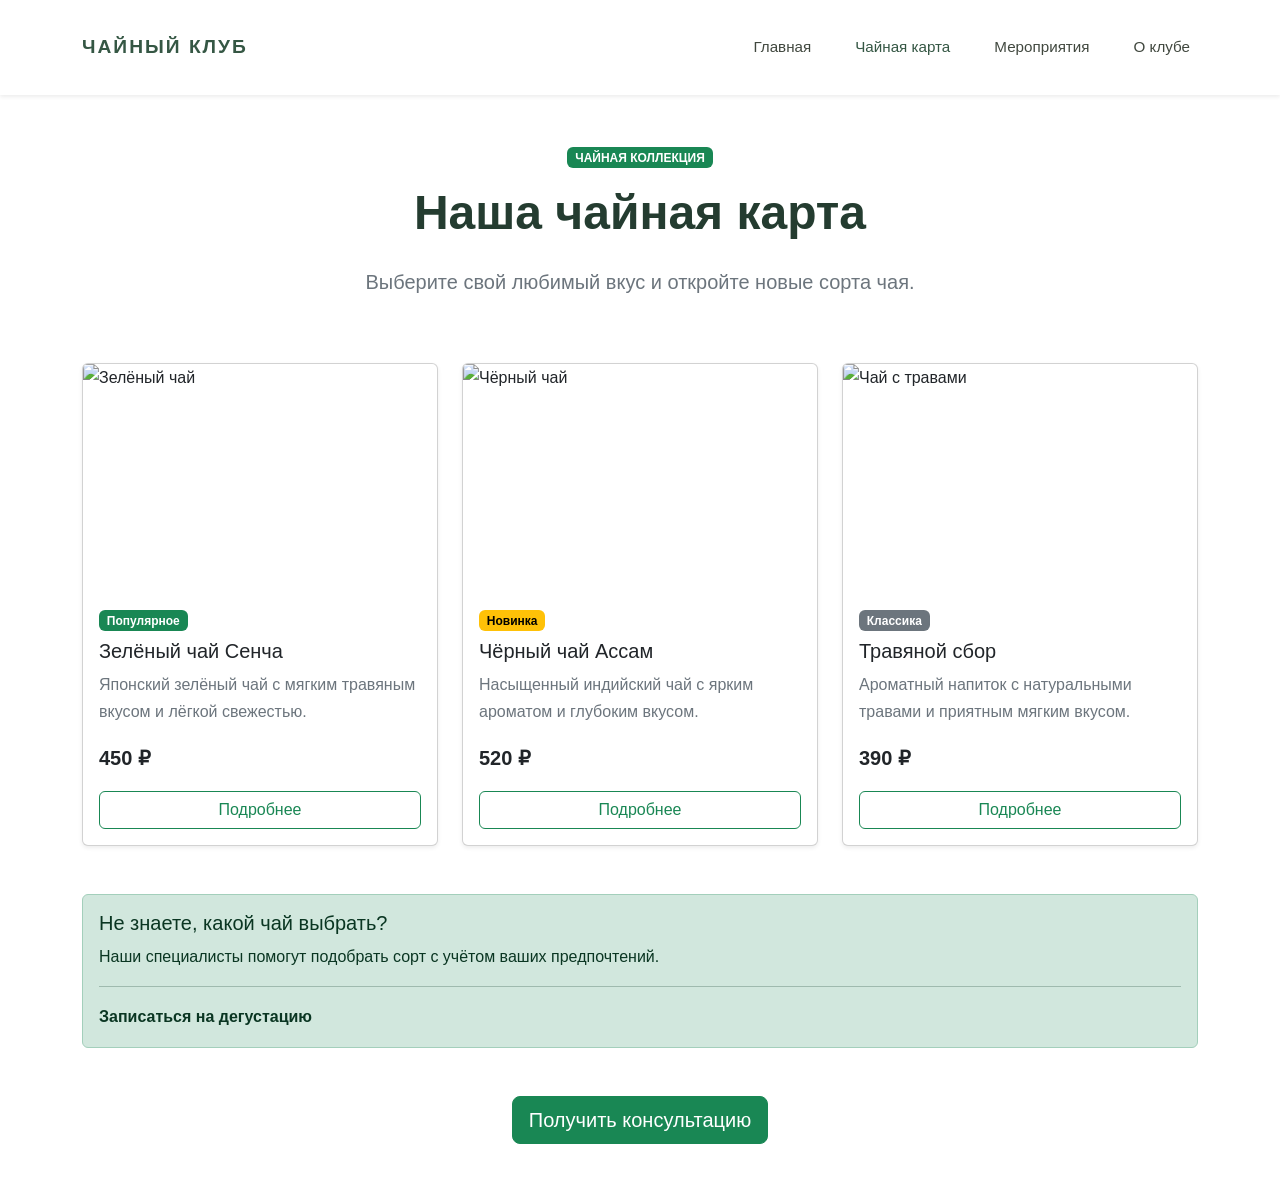
==== catalog.html @ d37d342b "Complete Bootstrap components practice" ====
<!DOCTYPE html>
<html lang="ru">
<head>
    <meta charset="UTF-8">
    <meta name="viewport" content="width=device-width, initial-scale=1.0">
    <title>Чайная карта — Чайный клуб</title>

    <!-- Bootstrap CSS -->
    <link
        href="https://cdn.jsdelivr.net/npm/bootstrap@5.3.3/dist/css/bootstrap.min.css"
        rel="stylesheet"
    >

    <!-- Собственные стили -->
    <link rel="stylesheet" href="css/custom.css">
</head>
<body>

<!-- Навигация -->
<nav class="navbar navbar-expand-lg bg-white shadow-sm">
    <div class="container py-2">

        <a class="navbar-brand fw-bold" href="index.html">
            ЧАЙНЫЙ КЛУБ
        </a>

        <button
            class="navbar-toggler"
            type="button"
            data-bs-toggle="collapse"
            data-bs-target="#mainNavbar"
            aria-controls="mainNavbar"
            aria-expanded="false"
            aria-label="Открыть меню"
        >
            <span class="navbar-toggler-icon"></span>
        </button>

        <div class="collapse navbar-collapse" id="mainNavbar">
            <ul class="navbar-nav ms-auto gap-lg-3">
                <li class="nav-item">
                    <a class="nav-link" href="index.html">Главная</a>
                </li>
                <li class="nav-item">
                    <a class="nav-link active" href="catalog.html">Чайная карта</a>
                </li>
                <li class="nav-item">
                    <a class="nav-link" href="order.html">Мероприятия</a>
                </li>
                <li class="nav-item">
                    <a class="nav-link" href="index.html#about">О клубе</a>
                </li>
            </ul>
        </div>

    </div>
</nav>

<!-- Заголовок каталога -->
<header class="py-5 text-center">
    <div class="container">
        <span class="badge text-bg-success mb-3">
            ЧАЙНАЯ КОЛЛЕКЦИЯ
        </span>

        <h1 class="display-5 fw-bold">
            Наша чайная карта
        </h1>

        <p class="lead text-secondary mt-3">
            Выберите свой любимый вкус и откройте новые сорта чая.
        </p>
    </div>
</header>

<!-- Каталог -->
<main class="container pb-5">

    <div class="row g-4">

        <!-- Карточка 1 -->
        <div class="col-12 col-md-6 col-lg-4">
            <div class="card h-100 shadow-sm">

                <img
                    src="https://images.unsplash.com/photo-1556679343-c7306c1976bc?w=700"
                    class="card-img-top"
                    alt="Зелёный чай"
                    style="height: 230px; object-fit: cover;"
                >

                <div class="card-body d-flex flex-column">
                    <span class="badge text-bg-success align-self-start mb-2">
                        Популярное
                    </span>

                    <h5 class="card-title">Зелёный чай Сенча</h5>

                    <p class="card-text text-secondary">
                        Японский зелёный чай с мягким травяным вкусом
                        и лёгкой свежестью.
                    </p>

                    <div class="mt-auto">
                        <p class="fw-bold fs-5">450 ₽</p>

                        <a href="product.html" class="btn btn-outline-success w-100">
                            Подробнее
                        </a>
                    </div>
                </div>

            </div>
        </div>

        <!-- Карточка 2 -->
        <div class="col-12 col-md-6 col-lg-4">
            <div class="card h-100 shadow-sm">

                <img
                    src="https://images.unsplash.com/photo-1576092768241-dec231879fc3?w=700"
                    class="card-img-top"
                    alt="Чёрный чай"
                    style="height: 230px; object-fit: cover;"
                >

                <div class="card-body d-flex flex-column">
                    <span class="badge text-bg-warning align-self-start mb-2">
                        Новинка
                    </span>

                    <h5 class="card-title">Чёрный чай Ассам</h5>

                    <p class="card-text text-secondary">
                        Насыщенный индийский чай с ярким ароматом
                        и глубоким вкусом.
                    </p>

                    <div class="mt-auto">
                        <p class="fw-bold fs-5">520 ₽</p>

                        <a href="product.html" class="btn btn-outline-success w-100">
                            Подробнее
                        </a>
                    </div>
                </div>

            </div>
        </div>

        <!-- Карточка 3 -->
        <div class="col-12 col-md-6 col-lg-4">
            <div class="card h-100 shadow-sm">

                <img
                    src="https://images.unsplash.com/photo-1594631252845-29fc4cc8cde9?w=700"
                    class="card-img-top"
                    alt="Чай с травами"
                    style="height: 230px; object-fit: cover;"
                >

                <div class="card-body d-flex flex-column">
                    <span class="badge text-bg-secondary align-self-start mb-2">
                        Классика
                    </span>

                    <h5 class="card-title">Травяной сбор</h5>

                    <p class="card-text text-secondary">
                        Ароматный напиток с натуральными травами
                        и приятным мягким вкусом.
                    </p>

                    <div class="mt-auto">
                        <p class="fw-bold fs-5">390 ₽</p>

                        <a href="product.html" class="btn btn-outline-success w-100">
                            Подробнее
                        </a>
                    </div>
                </div>

            </div>
        </div>

    </div>

    <!-- Информационное сообщение -->
    <div class="alert alert-success mt-5" role="alert">
        <h5 class="alert-heading">Не знаете, какой чай выбрать?</h5>
        Наши специалисты помогут подобрать сорт с учётом ваших предпочтений.
        <hr>
        <a href="order.html" class="alert-link">
            Записаться на дегустацию
        </a>
    </div>

    <!-- Кнопка модального окна -->
    <div class="text-center mt-5">
        <button
            type="button"
            class="btn btn-success btn-lg"
            data-bs-toggle="modal"
            data-bs-target="#teaModal"
        >
            Получить консультацию
        </button>
    </div>

</main>

<!-- Модальное окно -->
<div
    class="modal fade"
    id="teaModal"
    tabindex="-1"
    aria-labelledby="teaModalLabel"
    aria-hidden="true"
>
    <div class="modal-dialog modal-dialog-centered">
        <div class="modal-content">

            <div class="modal-header">
                <h5 class="modal-title" id="teaModalLabel">
                    Консультация по выбору чая
                </h5>

                <button
                    type="button"
                    class="btn-close"
                    data-bs-dismiss="modal"
                    aria-label="Закрыть"
                ></button>
            </div>

            <div class="modal-body">
                Хотите подобрать идеальный сорт чая?
                Оставьте заявку, и мы поможем вам!
            </div>

            <div class="modal-footer">
                <button
                    type="button"
                    class="btn btn-secondary"
                    data-bs-dismiss="modal"
                >
                    Закрыть
                </button>

                <a href="order.html" class="btn btn-success">
                    Оставить заявку
                </a>
            </div>

        </div>
    </div>
</div>

<!-- Bootstrap JavaScript -->
<script src="https://cdn.jsdelivr.net/npm/bootstrap@5.3.3/dist/js/bootstrap.bundle.min.js"></script>

</body>
</html>
---- css/custom.css ----
/* Основные настройки */
:root {
    --tea-green: #355744;
    --tea-dark: #243c30;
    --tea-cream: #f8f6ef;
    --tea-beige: #eee8da;
    --tea-text: #41483f;
    --tea-muted: #777c72;
    --tea-white: #ffffff;
}

body {
    margin: 0;
    background-color: var(--tea-white);
    color: var(--tea-text);
    font-family: Arial, sans-serif;
    line-height: 1.7;
}

h1, h2, h3, p {
    margin-top: 0;
}

h1, h2, h3 {
    color: var(--tea-dark);
    font-weight: 600;
}

h1 {
    font-size: clamp(2.3rem, 5vw, 4.2rem);
    line-height: 1.15;
    margin-bottom: 24px;
}

h2 {
    font-size: clamp(1.8rem, 3vw, 2.6rem);
    margin-bottom: 18px;
}

h3 {
    font-size: 1.3rem;
    margin-bottom: 12px;
}

a {
    text-decoration: none;
}

/* Шапка и навигация */
.site-header {
    background-color: var(--tea-white);
    border-bottom: 1px solid #ece9df;
}

.navbar {
    padding-top: 18px;
    padding-bottom: 18px;
}

.navbar-brand,
.footer-brand {
    color: var(--tea-green);
    font-size: 1.2rem;
    font-weight: 700;
    letter-spacing: 2px;
}

.navbar-brand:hover,
.footer-brand:hover {
    color: var(--tea-dark);
}

.navbar .nav-link {
    color: var(--tea-text);
    margin-left: 12px;
    font-size: 0.95rem;
    transition: color 0.2s ease;
}

.navbar .nav-link:hover,
.navbar .nav-link.active {
    color: var(--tea-green);
}

/* Главный экран */
.hero-section {
    background-color: var(--tea-cream);
    padding: 76px 0;
}

.hero-label,
.section-label {
    color: var(--tea-green);
    font-size: 0.78rem;
    font-weight: 700;
    letter-spacing: 2px;
    margin-bottom: 16px;
}

.hero-description {
    max-width: 520px;
    color: var(--tea-muted);
    font-size: 1.08rem;
    margin-bottom: 28px;
}

.hero-image {
    width: 100%;
    height: 440px;
    object-fit: cover;
    border-radius: 8px;
}

/* Кнопки */
.btn-tea {
    background-color: var(--tea-green);
    color: var(--tea-white);
    border: 1px solid var(--tea-green);
    border-radius: 4px;
    padding: 12px 24px;
    transition: background-color 0.2s ease;
}

.btn-tea:hover {
    background-color: var(--tea-dark);
    border-color: var(--tea-dark);
    color: var(--tea-white);
}

.btn-outline-tea {
    color: var(--tea-green);
    border: 1px solid var(--tea-green);
    border-radius: 4px;
    padding: 11px 24px;
}

.btn-outline-tea:hover {
    background-color: var(--tea-green);
    color: var(--tea-white);
}

/* Общие отступы и заголовки секций */
.section-padding {
    padding: 80px 0;
}

.section-heading {
    margin-bottom: 28px;
}

.section-heading.text-center {
    max-width: 700px;
    margin-left: auto;
    margin-right: auto;
}

/* Преимущества клуба */
.advantages-section {
    background-color: var(--tea-white);
}

.advantage-card {
    background-color: var(--tea-cream);
    border: 1px solid #eeece4;
    border-radius: 8px;
    padding: 30px 24px;
    transition: transform 0.2s ease, box-shadow 0.2s ease;
}

.advantage-card:hover {
    transform: translateY(-4px);
    box-shadow: 0 10px 28px rgba(36, 60, 48, 0.08);
}

.advantage-icon {
    font-size: 2rem;
    margin-bottom: 18px;
}

.advantage-card p {
    color: var(--tea-muted);
    margin-bottom: 0;
}

/* Карточки чая */
.tea-section {
    background-color: var(--tea-cream);
}

.tea-card {
    overflow: hidden;
    background-color: var(--tea-white);
    border: 1px solid #eeece4;
    border-radius: 8px;
    transition: transform 0.2s ease, box-shadow 0.2s ease;
}

.tea-card:hover {
    transform: translateY(-4px);
    box-shadow: 0 12px 28px rgba(36, 60, 48, 0.1);
}

.tea-card .card-img-top {
    display: block;
    width: 100%;
    height: 240px;
    object-fit: cover;
}

.tea-card-body {
    padding: 24px;
}

.tea-card-body p {
    color: var(--tea-muted);
}

.text-link {
    color: var(--tea-green);
    font-weight: 600;
}

.text-link:hover {
    color: var(--tea-dark);
}

/* Приглашение на мероприятие */
.invitation-section {
    padding: 64px 0;
    background-color: var(--tea-green);
    color: var(--tea-white);
}

.invitation-section h2 {
    color: var(--tea-white);
}

.invitation-section p {
    margin-bottom: 12px;
}

.invitation-section .section-label {
    color: #d8e4d7;
}

.invitation-section .btn-light {
    color: var(--tea-dark);
    border-radius: 4px;
    padding: 12px 22px;
}

.invitation-section .btn-light:hover {
    background-color: var(--tea-beige);
}

/* Подвал сайта */
.site-footer {
    background-color: var(--tea-dark);
    color: var(--tea-white);
    padding: 36px 0;
}

.footer-brand {
    color: var(--tea-white);
}

.footer-brand:hover {
    color: #d8e4d7;
}

.footer-text {
    color: #d8ded6;
    margin-bottom: 0;
    font-size: 0.9rem;
}

/* Адаптация под небольшие экраны */
@media (max-width: 767.98px) {
    .hero-section {
        padding: 44px 0;
    }

    .hero-image {
        height: 300px;
    }

    .section-padding {
        padding: 54px 0;
    }

    .navbar .nav-link {
        margin-left: 0;
        padding: 10px 0;
    }

    .invitation-section {
        padding: 48px 0;
    }

    .tea-card .card-img-top {
        height: 220px;
    }
}
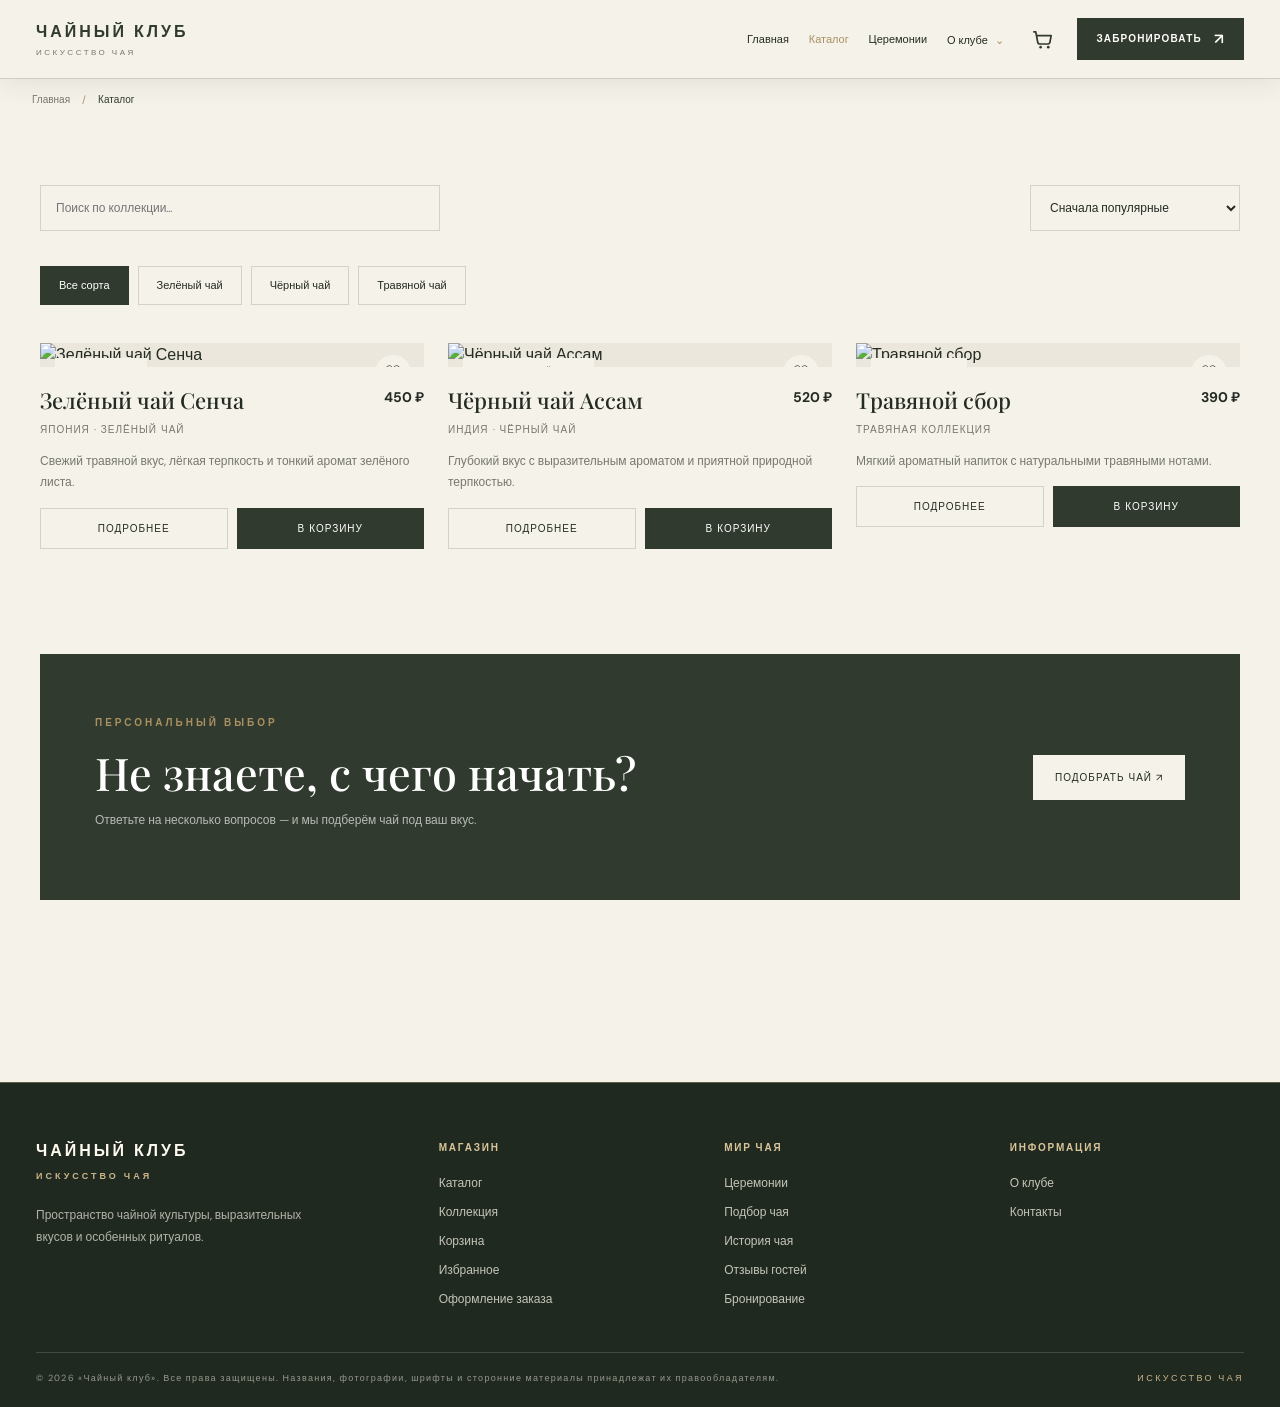
==== commit 7dc8cda7: "Update Tea Club website" ====
--- a/catalog.html
+++ b/catalog.html
@@ -1,264 +1,702 @@
 
 <!DOCTYPE html>
+
 <html lang="ru">
 <head>
-    <meta charset="UTF-8">
-    <meta name="viewport" content="width=device-width, initial-scale=1.0">
-    <title>Чайная карта — Чайный клуб</title>
-
-    <!-- Bootstrap CSS -->
-    <link
-        href="https://cdn.jsdelivr.net/npm/bootstrap@5.3.3/dist/css/bootstrap.min.css"
-        rel="stylesheet"
-    >
-
-    <!-- Собственные стили -->
-    <link rel="stylesheet" href="css/custom.css">
+<meta charset="utf-8"/>
+<meta content="width=device-width, initial-scale=1.0" name="viewport"/>
+<title>Коллекция чая — Чайный клуб</title>
+<meta content="Каталог чая Чайного клуба: знакомство с сортами, описаниями и ценами." name="description"/>
+<link href="https://fonts.googleapis.com" rel="preconnect"/>
+<link crossorigin="" href="https://fonts.gstatic.com" rel="preconnect"/>
+<link href="https://fonts.googleapis.com/css2?family=DM+Sans:wght@400;500;600;700&amp;family=Playfair+Display:wght@400;500;600&amp;display=swap" rel="stylesheet"/>
+<link href="https://cdn.jsdelivr.net/npm/bootstrap@5.3.3/dist/css/bootstrap.min.css" rel="stylesheet"/>
+<style>
+:root {
+    --ink:#242b22;
+    --olive:#485442;
+    --dark:#303a2e;
+    --cream:#f5f2ea;
+    --paper:#ebe7dc;
+    --muted:#77786e;
+    --gold:#aa9162;
+    --line:rgba(36,43,34,.16);
+}
+
+* { box-sizing:border-box; }
+
+body {
+    margin:0;
+    background:var(--cream);
+    color:var(--ink);
+    font-family:"DM Sans",sans-serif;
+}
+
+a { color:inherit; text-decoration:none; }
+
+.container-premium {
+    width:min(1320px,calc(100% - 80px));
+    margin:auto;
+}
+
+.serif { font-family:"Playfair Display",Georgia,serif; }
+
+.eyebrow {
+    color:var(--gold);
+    font-size:10px;
+    letter-spacing:3px;
+    text-transform:uppercase;
+    font-weight:700;
+}
+
+/* NAVIGATION */
+
+.navbar-premium {
+    background:var(--cream);
+    border-bottom:1px solid var(--line);
+}
+
+.nav-inner {
+    min-height:82px;
+    display:flex;
+    align-items:center;
+    justify-content:space-between;
+    gap:25px;
+}
+
+.brand {
+    font-size:18px;
+    font-weight:700;
+    letter-spacing:4px;
+}
+
+.brand small {
+    display:block;
+    font-size:8px;
+    letter-spacing:3px;
+    color:var(--muted);
+    margin-top:4px;
+}
+
+.nav-links {
+    display:flex;
+    gap:23px;
+    font-size:12px;
+}
+
+.nav-links a:hover { color:var(--gold); }
+
+.menu-button {
+    display:none;
+    border:1px solid var(--line);
+    background:none;
+    padding:9px 13px;
+    font-size:11px;
+}
+
+/* HEADER */
+
+.catalog-hero {
+    padding:85px 0 65px;
+    background:var(--dark);
+    color:white;
+}
+
+.catalog-hero h1 {
+    font-size:clamp(48px,7vw,82px);
+    line-height:1.05;
+    margin:25px 0;
+}
+
+.catalog-hero p {
+    color:rgba(255,255,255,.7);
+    font-size:14px;
+    line-height:1.8;
+    max-width:500px;
+}
+
+/* CATALOG */
+
+.catalog-section {
+    padding:65px 0 110px;
+}
+
+.catalog-toolbar {
+    display:flex;
+    justify-content:space-between;
+    align-items:center;
+    gap:20px;
+    flex-wrap:wrap;
+    margin-bottom:35px;
+}
+
+.search-box {
+    flex:1;
+    min-width:220px;
+    max-width:400px;
+}
+
+.search-box input,
+.sort-select {
+    width:100%;
+    padding:13px 15px;
+    border:1px solid var(--line);
+    background:transparent;
+    color:var(--ink);
+    outline:none;
+    font-family:inherit;
+    font-size:12px;
+}
+
+.search-box input:focus,
+.sort-select:focus {
+    border-color:var(--gold);
+}
+
+.sort-select { max-width:210px; }
+
+.filters {
+    display:flex;
+    flex-wrap:wrap;
+    gap:9px;
+    margin-bottom:38px;
+}
+
+.filter-button {
+    border:1px solid var(--line);
+    padding:10px 18px;
+    background:transparent;
+    color:var(--ink);
+    font-size:11px;
+    cursor:pointer;
+    transition:.2s;
+}
+
+.filter-button:hover,
+.filter-button.active {
+    background:var(--dark);
+    color:white;
+    border-color:var(--dark);
+}
+
+.catalog-grid {
+    display:grid;
+    grid-template-columns:repeat(3,1fr);
+    gap:38px 24px;
+}
+
+.product-card {
+    min-width:0;
+}
+
+.product-image {
+    position:relative;
+    overflow:hidden;
+    background:var(--paper);
+}
+
+.product-image img {
+    width:100%;
+    height:360px;
+    object-fit:cover;
+    transition:transform .5s;
+}
+
+.product-card:hover .product-image img {
+    transform:scale(1.045);
+}
+
+.product-label {
+    position:absolute;
+    top:15px;
+    left:15px;
+    background:var(--cream);
+    padding:8px 11px;
+    font-size:9px;
+    letter-spacing:1px;
+    text-transform:uppercase;
+}
+
+.favorite-button {
+    position:absolute;
+    top:12px;
+    right:13px;
+    border:0;
+    background:var(--cream);
+    width:36px;
+    height:36px;
+    border-radius:50%;
+    font-size:20px;
+    cursor:pointer;
+}
+
+.favorite-button.selected {
+    color:#a34b43;
+}
+
+.product-info {
+    padding:20px 0;
+}
+
+.product-top {
+    display:flex;
+    justify-content:space-between;
+    gap:10px;
+}
+
+.product-info h3 {
+    font-family:"Playfair Display",Georgia,serif;
+    font-size:22px;
+    font-weight:500;
+    margin:0 0 8px;
+}
+
+.product-origin {
+    color:var(--muted);
+    font-size:10px;
+    letter-spacing:1px;
+    text-transform:uppercase;
+}
+
+.product-description {
+    color:var(--muted);
+    font-size:12px;
+    line-height:1.8;
+    margin:14px 0;
+}
+
+.product-price {
+    font-size:14px;
+    font-weight:700;
+    white-space:nowrap;
+}
+
+.product-actions {
+    display:flex;
+    gap:9px;
+}
+
+.details-button,
+.add-button {
+    padding:12px 15px;
+    font-size:10px;
+    letter-spacing:1px;
+    text-transform:uppercase;
+    text-align:center;
+    flex:1;
+    cursor:pointer;
+    transition:.2s;
+}
+
+.details-button {
+    border:1px solid var(--line);
+}
+
+.details-button:hover {
+    border-color:var(--dark);
+}
+
+.add-button {
+    border:1px solid var(--dark);
+    background:var(--dark);
+    color:white;
+}
+
+.add-button:hover {
+    background:var(--gold);
+    border-color:var(--gold);
+}
+
+.no-results {
+    display:none;
+    padding:55px 20px;
+    text-align:center;
+    color:var(--muted);
+    border:1px solid var(--line);
+    margin-top:20px;
+}
+
+/* BANNER */
+
+.catalog-banner {
+    margin-top:85px;
+    padding:55px;
+    background:var(--dark);
+    color:white;
+    display:flex;
+    align-items:center;
+    justify-content:space-between;
+    gap:25px;
+}
+
+.catalog-banner h2 {
+    font-size:clamp(30px,4vw,45px);
+    margin:12px 0;
+}
+
+.catalog-banner p {
+    color:rgba(255,255,255,.65);
+    font-size:12px;
+}
+
+.banner-button {
+    display:inline-block;
+    padding:15px 22px;
+    background:var(--cream);
+    color:var(--ink);
+    font-size:10px;
+    letter-spacing:1px;
+    text-transform:uppercase;
+    white-space:nowrap;
+}
+
+/* FOOTER */
+
+.footer {
+    background:#20291f;
+    color:white;
+    padding:55px 0 25px;
+}
+
+.footer-title {
+    font-size:18px;
+    letter-spacing:4px;
+    font-weight:700;
+}
+
+.footer p {
+    color:rgba(255,255,255,.55);
+    font-size:11px;
+    line-height:1.9;
+    max-width:280px;
+}
+
+.footer h4 {
+    color:#c1ad85;
+    font-size:10px;
+    letter-spacing:2px;
+    text-transform:uppercase;
+    margin-bottom:20px;
+}
+
+.footer a {
+    display:block;
+    color:rgba(255,255,255,.65);
+    font-size:11px;
+    margin-bottom:12px;
+}
+
+.footer a:hover { color:white; }
+
+.footer-bottom {
+    border-top:1px solid rgba(255,255,255,.14);
+    margin-top:40px;
+    padding-top:20px;
+    color:rgba(255,255,255,.45);
+    font-size:10px;
+}
+
+@media(max-width:900px) {
+    .nav-inner { flex-wrap:wrap; padding:17px 0; }
+    .menu-button { display:block; }
+    .nav-links {
+        display:none;
+        width:100%;
+        flex-direction:column;
+        gap:0;
+        padding:10px 0;
+    }
+    .nav-links.open { display:flex; }
+    .nav-links a { padding:9px 0; }
+    .catalog-grid { grid-template-columns:repeat(2,1fr); }
+}
+
+@media(max-width:580px) {
+    .container-premium { width:calc(100% - 36px); }
+    .catalog-grid { grid-template-columns:1fr; }
+    .product-image img { height:330px; }
+    .catalog-banner { padding:30px 23px; flex-direction:column; align-items:flex-start; }
+    .catalog-hero { padding:65px 0 50px; }
+}
+</style>
+<link href="css/site-components.css" rel="stylesheet"/>
 </head>
 <body>
-
-<!-- Навигация -->
-<nav class="navbar navbar-expand-lg bg-white shadow-sm">
-    <div class="container py-2">
-
-        <a class="navbar-brand fw-bold" href="index.html">
-            ЧАЙНЫЙ КЛУБ
-        </a>
-
-        <button
-            class="navbar-toggler"
-            type="button"
-            data-bs-toggle="collapse"
-            data-bs-target="#mainNavbar"
-            aria-controls="mainNavbar"
-            aria-expanded="false"
-            aria-label="Открыть меню"
-        >
-            <span class="navbar-toggler-icon"></span>
-        </button>
-
-        <div class="collapse navbar-collapse" id="mainNavbar">
-            <ul class="navbar-nav ms-auto gap-lg-3">
-                <li class="nav-item">
-                    <a class="nav-link" href="index.html">Главная</a>
-                </li>
-                <li class="nav-item">
-                    <a class="nav-link active" href="catalog.html">Чайная карта</a>
-                </li>
-                <li class="nav-item">
-                    <a class="nav-link" href="order.html">Мероприятия</a>
-                </li>
-                <li class="nav-item">
-                    <a class="nav-link" href="index.html#about">О клубе</a>
-                </li>
-            </ul>
+<div data-site-header=""></div>
+<main class="catalog-section">
+<div class="container-premium">
+<div class="catalog-toolbar">
+<div class="search-box">
+<input id="searchInput" placeholder="Поиск по коллекции..." type="search"/>
+</div>
+<select class="sort-select" id="sortSelect">
+<option value="default">Сначала популярные</option>
+<option value="low">Сначала дешевле</option>
+<option value="high">Сначала дороже</option>
+<option value="name">По названию</option>
+</select>
+</div>
+<div class="filters">
+<button class="filter-button active" data-category="all">Все сорта</button>
+<button class="filter-button" data-category="green">Зелёный чай</button>
+<button class="filter-button" data-category="black">Чёрный чай</button>
+<button class="filter-button" data-category="herbal">Травяной чай</button>
+</div>
+<div class="catalog-grid" id="catalogGrid">
+<article class="product-card" data-category="green" data-name="Зелёный чай Сенча" data-price="450">
+<div class="product-image">
+<img alt="Зелёный чай Сенча" src="https://images.unsplash.com/photo-1763617702099-d956f3fd8324?w=900"/>
+<span class="product-label">Бестселлер</span>
+<button aria-label="В избранное" class="favorite-button" onclick="toggleFavorite(this,'Зелёный чай Сенча')">♡</button>
+</div>
+<div class="product-info">
+<div class="product-top">
+<div>
+<h3>Зелёный чай Сенча</h3>
+<div class="product-origin">Япония · Зелёный чай</div>
+</div>
+<span class="product-price">450 ₽</span>
+</div>
+<p class="product-description">
+                        Свежий травяной вкус, лёгкая терпкость
+                        и тонкий аромат зелёного листа.
+                    </p>
+<div class="product-actions">
+<a class="details-button" href="product.html">Подробнее</a>
+<button class="add-button" onclick="addToCart('Зелёный чай Сенча',450,'https://images.unsplash.com/photo-1763617702099-d956f3fd8324?w=700')">
+                            В корзину
+                        </button>
+</div>
+</div>
+</article>
+<article class="product-card" data-category="black" data-name="Чёрный чай Ассам" data-price="520">
+<div class="product-image">
+<img alt="Чёрный чай Ассам" src="https://images.unsplash.com/photo-1759523710626-199a2da96085?w=900"/>
+<span class="product-label">Насыщенный вкус</span>
+<button aria-label="В избранное" class="favorite-button" onclick="toggleFavorite(this,'Чёрный чай Ассам')">♡</button>
+</div>
+<div class="product-info">
+<div class="product-top">
+<div>
+<h3>Чёрный чай Ассам</h3>
+<div class="product-origin">Индия · Чёрный чай</div>
+</div>
+<span class="product-price">520 ₽</span>
+</div>
+<p class="product-description">
+                        Глубокий вкус с выразительным ароматом
+                        и приятной природной терпкостью.
+                    </p>
+<div class="product-actions">
+<a class="details-button" href="product.html">Подробнее</a>
+<button class="add-button" onclick="addToCart('Чёрный чай Ассам',520,'https://images.unsplash.com/photo-1759523710626-199a2da96085?w=700')">
+                            В корзину
+                        </button>
+</div>
+</div>
+</article>
+<article class="product-card" data-category="herbal" data-name="Травяной сбор" data-price="390">
+<div class="product-image">
+<img alt="Травяной сбор" src="https://images.unsplash.com/photo-1648455321715-e8ed86188c0e?w=900"/>
+<span class="product-label">Без кофеина</span>
+<button aria-label="В избранное" class="favorite-button" onclick="toggleFavorite(this,'Травяной сбор')">♡</button>
+</div>
+<div class="product-info">
+<div class="product-top">
+<div>
+<h3>Травяной сбор</h3>
+<div class="product-origin">Травяная коллекция</div>
+</div>
+<span class="product-price">390 ₽</span>
+</div>
+<p class="product-description">
+                        Мягкий ароматный напиток с натуральными
+                        травяными нотами.
+                    </p>
+<div class="product-actions">
+<a class="details-button" href="product.html">Подробнее</a>
+<button class="add-button" onclick="addToCart('Травяной сбор',390,'https://images.unsplash.com/photo-1648455321715-e8ed86188c0e?w=700')">
+                            В корзину
+                        </button>
+</div>
+</div>
+</article>
+</div>
+<div class="no-results" id="noResults">
+            По вашему запросу ничего не найдено.
         </div>
-
-    </div>
-</nav>
-
-<!-- Заголовок каталога -->
-<header class="py-5 text-center">
-    <div class="container">
-        <span class="badge text-bg-success mb-3">
-            ЧАЙНАЯ КОЛЛЕКЦИЯ
-        </span>
-
-        <h1 class="display-5 fw-bold">
-            Наша чайная карта
-        </h1>
-
-        <p class="lead text-secondary mt-3">
-            Выберите свой любимый вкус и откройте новые сорта чая.
-        </p>
-    </div>
-</header>
-
-<!-- Каталог -->
-<main class="container pb-5">
-
-    <div class="row g-4">
-
-        <!-- Карточка 1 -->
-        <div class="col-12 col-md-6 col-lg-4">
-            <div class="card h-100 shadow-sm">
-
-                <img
-                    src="https://images.unsplash.com/photo-1556679343-c7306c1976bc?w=700"
-                    class="card-img-top"
-                    alt="Зелёный чай"
-                    style="height: 230px; object-fit: cover;"
-                >
-
-                <div class="card-body d-flex flex-column">
-                    <span class="badge text-bg-success align-self-start mb-2">
-                        Популярное
-                    </span>
-
-                    <h5 class="card-title">Зелёный чай Сенча</h5>
-
-                    <p class="card-text text-secondary">
-                        Японский зелёный чай с мягким травяным вкусом
-                        и лёгкой свежестью.
-                    </p>
-
-                    <div class="mt-auto">
-                        <p class="fw-bold fs-5">450 ₽</p>
-
-                        <a href="product.html" class="btn btn-outline-success w-100">
-                            Подробнее
-                        </a>
-                    </div>
-                </div>
-
-            </div>
+<section class="catalog-banner">
+<div>
+<span class="eyebrow">Персональный выбор</span>
+<h2 class="serif">Не знаете, с чего начать?</h2>
+<p>Ответьте на несколько вопросов — и мы подберём чай под ваш вкус.</p>
+</div>
+<a class="banner-button" href="tea-guide.html">
+                Подобрать чай ↗
+            </a>
+</section>
+</div>
+</main>
+<footer class="footer">
+<div class="container-premium">
+<div class="row g-5">
+<div class="col-lg-4">
+<div class="footer-title">ЧАЙНЫЙ КЛУБ</div>
+<p class="mt-3">
+                    Пространство чайной культуры,
+                    выразительных вкусов и особенных ритуалов.
+                </p>
+</div>
+<div class="col-6 col-lg-2">
+<h4>Магазин</h4>
+<a href="catalog.html">Каталог</a>
+<a href="favorites.html">Избранное</a>
+<a href="cart.html">Корзина</a>
+<a href="order.html">Заказ</a>
+</div>
+<div class="col-6 col-lg-3">
+<h4>Мир чая</h4>
+<a href="ceremony.html">Церемонии</a>
+<a href="tea-guide.html">Подбор чая</a>
+<a href="tea-history.html">История чая</a>
+<a href="reviews.html">Отзывы</a>
+</div>
+<div class="col-lg-3">
+<h4>Информация</h4>
+<a href="contacts.html">Контакты</a>
+<a href="index.html">Главная</a>
+</div>
+</div>
+<div class="footer-bottom">
+            © 2026 Чайный клуб · Искусство настоящего чая
         </div>
-
-        <!-- Карточка 2 -->
-        <div class="col-12 col-md-6 col-lg-4">
-            <div class="card h-100 shadow-sm">
-
-                <img
-                    src="https://images.unsplash.com/photo-1576092768241-dec231879fc3?w=700"
-                    class="card-img-top"
-                    alt="Чёрный чай"
-                    style="height: 230px; object-fit: cover;"
-                >
-
-                <div class="card-body d-flex flex-column">
-                    <span class="badge text-bg-warning align-self-start mb-2">
-                        Новинка
-                    </span>
-
-                    <h5 class="card-title">Чёрный чай Ассам</h5>
-
-                    <p class="card-text text-secondary">
-                        Насыщенный индийский чай с ярким ароматом
-                        и глубоким вкусом.
-                    </p>
-
-                    <div class="mt-auto">
-                        <p class="fw-bold fs-5">520 ₽</p>
-
-                        <a href="product.html" class="btn btn-outline-success w-100">
-                            Подробнее
-                        </a>
-                    </div>
-                </div>
-
-            </div>
-        </div>
-
-        <!-- Карточка 3 -->
-        <div class="col-12 col-md-6 col-lg-4">
-            <div class="card h-100 shadow-sm">
-
-                <img
-                    src="https://images.unsplash.com/photo-1594631252845-29fc4cc8cde9?w=700"
-                    class="card-img-top"
-                    alt="Чай с травами"
-                    style="height: 230px; object-fit: cover;"
-                >
-
-                <div class="card-body d-flex flex-column">
-                    <span class="badge text-bg-secondary align-self-start mb-2">
-                        Классика
-                    </span>
-
-                    <h5 class="card-title">Травяной сбор</h5>
-
-                    <p class="card-text text-secondary">
-                        Ароматный напиток с натуральными травами
-                        и приятным мягким вкусом.
-                    </p>
-
-                    <div class="mt-auto">
-                        <p class="fw-bold fs-5">390 ₽</p>
-
-                        <a href="product.html" class="btn btn-outline-success w-100">
-                            Подробнее
-                        </a>
-                    </div>
-                </div>
-
-            </div>
-        </div>
-
-    </div>
-
-    <!-- Информационное сообщение -->
-    <div class="alert alert-success mt-5" role="alert">
-        <h5 class="alert-heading">Не знаете, какой чай выбрать?</h5>
-        Наши специалисты помогут подобрать сорт с учётом ваших предпочтений.
-        <hr>
-        <a href="order.html" class="alert-link">
-            Записаться на дегустацию
-        </a>
-    </div>
-
-    <!-- Кнопка модального окна -->
-    <div class="text-center mt-5">
-        <button
-            type="button"
-            class="btn btn-success btn-lg"
-            data-bs-toggle="modal"
-            data-bs-target="#teaModal"
-        >
-            Получить консультацию
-        </button>
-    </div>
-
-</main>
-
-<!-- Модальное окно -->
-<div
-    class="modal fade"
-    id="teaModal"
-    tabindex="-1"
-    aria-labelledby="teaModalLabel"
-    aria-hidden="true"
->
-    <div class="modal-dialog modal-dialog-centered">
-        <div class="modal-content">
-
-            <div class="modal-header">
-                <h5 class="modal-title" id="teaModalLabel">
-                    Консультация по выбору чая
-                </h5>
-
-                <button
-                    type="button"
-                    class="btn-close"
-                    data-bs-dismiss="modal"
-                    aria-label="Закрыть"
-                ></button>
-            </div>
-
-            <div class="modal-body">
-                Хотите подобрать идеальный сорт чая?
-                Оставьте заявку, и мы поможем вам!
-            </div>
-
-            <div class="modal-footer">
-                <button
-                    type="button"
-                    class="btn btn-secondary"
-                    data-bs-dismiss="modal"
-                >
-                    Закрыть
-                </button>
-
-                <a href="order.html" class="btn btn-success">
-                    Оставить заявку
-                </a>
-            </div>
-
-        </div>
-    </div>
-</div>
-
-<!-- Bootstrap JavaScript -->
-<script src="https://cdn.jsdelivr.net/npm/bootstrap@5.3.3/dist/js/bootstrap.bundle.min.js"></script>
-
+</div>
+</footer>
+<script>
+
+let selectedCategory = "all";
+
+const cards = Array.from(document.querySelectorAll(".product-card"));
+const searchInput = document.getElementById("searchInput");
+const sortSelect = document.getElementById("sortSelect");
+const catalogGrid = document.getElementById("catalogGrid");
+const noResults = document.getElementById("noResults");
+
+function updateCatalog() {
+    const search = searchInput.value.toLowerCase().trim();
+
+    let visibleCards = cards.filter(card => {
+        const matchesCategory =
+            selectedCategory === "all" ||
+            card.dataset.category === selectedCategory;
+
+        const matchesSearch =
+            card.dataset.name.toLowerCase().includes(search);
+
+        return matchesCategory && matchesSearch;
+    });
+
+    const sort = sortSelect.value;
+
+    if (sort === "low") {
+        visibleCards.sort((a,b) =>
+            Number(a.dataset.price) - Number(b.dataset.price)
+        );
+    }
+
+    if (sort === "high") {
+        visibleCards.sort((a,b) =>
+            Number(b.dataset.price) - Number(a.dataset.price)
+        );
+    }
+
+    if (sort === "name") {
+        visibleCards.sort((a,b) =>
+            a.dataset.name.localeCompare(b.dataset.name, "ru")
+        );
+    }
+
+    cards.forEach(card => card.style.display = "none");
+
+    visibleCards.forEach(card => {
+        card.style.display = "block";
+        catalogGrid.appendChild(card);
+    });
+
+    noResults.style.display =
+        visibleCards.length === 0 ? "block" : "none";
+}
+
+document.querySelectorAll(".filter-button").forEach(button => {
+    button.addEventListener("click", function() {
+        document.querySelectorAll(".filter-button").forEach(item =>
+            item.classList.remove("active")
+        );
+
+        this.classList.add("active");
+        selectedCategory = this.dataset.category;
+        updateCatalog();
+    });
+});
+
+searchInput.addEventListener("input", updateCatalog);
+sortSelect.addEventListener("change", updateCatalog);
+
+
+function addToCart(name, price, image) {
+    let cart = JSON.parse(localStorage.getItem("teaCart")) || [];
+
+    const existingItem = cart.find(item => item.name === name);
+
+    if (existingItem) {
+        existingItem.quantity++;
+    } else {
+        cart.push({
+            name: name,
+            price: price,
+            image: image,
+            quantity: 1
+        });
+    }
+
+    localStorage.setItem("teaCart", JSON.stringify(cart));
+
+    alert("Товар добавлен в корзину!");
+}
+
+
+function toggleFavorite(button, name) {
+    let favorites = JSON.parse(localStorage.getItem("teaFavorites")) || [];
+
+    if (favorites.includes(name)) {
+        favorites = favorites.filter(item => item !== name);
+        button.classList.remove("selected");
+        button.textContent = "♡";
+    } else {
+        favorites.push(name);
+        button.classList.add("selected");
+        button.textContent = "♥";
+    }
+
+    localStorage.setItem("teaFavorites", JSON.stringify(favorites));
+}
+
+function restoreFavorites() {
+    const favorites = JSON.parse(localStorage.getItem("teaFavorites")) || [];
+
+    document.querySelectorAll(".favorite-button").forEach(button => {
+        const name = button.getAttribute("onclick").match(/'([^']+)'/)[1];
+
+        if (favorites.includes(name)) {
+            button.classList.add("selected");
+            button.textContent = "♥";
+        }
+    });
+}
+
+restoreFavorites();
+</script>
+
+<script src="js/components.js"></script>
 </body>
 </html>
--- a/css/site-components.css
+++ b/css/site-components.css
@@ -0,0 +1,448 @@
+/* Общие компоненты сайта. Именование собственных классов — БЭМ. */
+:root {
+  --site-color-ink: #242b22;
+  --site-color-dark: #303a2e;
+  --site-color-cream: #f5f2ea;
+  --site-color-paper: #ebe7dc;
+  --site-color-muted: #77786e;
+  --site-color-gold: #aa9162;
+  --site-color-line: rgba(36, 43, 34, .18);
+  --site-space-1: 8px;
+  --site-space-2: 16px;
+  --site-space-3: 24px;
+  --site-radius: 2px;
+}
+
+.site-header {
+  position: relative;
+  z-index: 100;
+  background: var(--site-color-cream);
+  border-bottom: 1px solid var(--site-color-line);
+}
+
+.site-header__inner {
+  width: min(1400px, calc(100% - 64px));
+  min-height: 82px;
+  margin: 0 auto;
+  display: flex;
+  align-items: center;
+  justify-content: space-between;
+  gap: var(--site-space-3);
+}
+
+.site-header__brand {
+  flex: 0 0 auto;
+  color: var(--site-color-dark);
+  font: 700 16px/1.25 "DM Sans", Arial, sans-serif;
+  letter-spacing: 3px;
+  text-decoration: none;
+}
+
+.site-header__tagline {
+  display: block;
+  margin-top: 5px;
+  color: var(--site-color-muted);
+  font-size: 8px;
+  font-weight: 500;
+  letter-spacing: 2.5px;
+}
+
+.site-header__nav {
+  display: flex;
+  align-items: center;
+  justify-content: flex-end;
+  flex-wrap: wrap;
+  gap: 8px 17px;
+}
+
+.site-header__link {
+  color: var(--site-color-ink);
+  font: 500 11px/1.5 "DM Sans", Arial, sans-serif;
+  text-decoration: none;
+  transition: color .2s ease;
+}
+
+.site-header__link:hover,
+.site-header__link--active {
+  color: var(--site-color-gold);
+}
+
+.site-header__link:focus-visible,
+.site-header__menu-button:focus-visible {
+  outline: 2px solid var(--site-color-gold);
+  outline-offset: 4px;
+}
+
+.site-header__menu-button {
+  display: none;
+  padding: 10px 14px;
+  border: 1px solid var(--site-color-dark);
+  border-radius: var(--site-radius);
+  background: transparent;
+  color: var(--site-color-dark);
+  font: 600 10px "DM Sans", Arial, sans-serif;
+  letter-spacing: 1px;
+  cursor: pointer;
+}
+
+.site-header__menu-button:disabled {
+  opacity: .5;
+  cursor: not-allowed;
+}
+
+.site-breadcrumb {
+  width: min(1400px, calc(100% - 64px));
+  margin: 0 auto;
+  padding: 13px 0;
+  color: var(--site-color-muted);
+  font: 10px/1.5 "DM Sans", Arial, sans-serif;
+}
+.site-breadcrumb__link { color: var(--site-color-muted); text-decoration: none; }
+.site-breadcrumb__link:hover { color: var(--site-color-gold); }
+.site-breadcrumb__separator { margin: 0 9px; color: var(--site-color-gold); }
+.site-breadcrumb__current { color: var(--site-color-dark); }
+
+.site-credits {
+  padding: 18px 24px;
+  background: var(--site-color-dark);
+  color: rgba(255,255,255,.68);
+  text-align: center;
+}
+
+.site-credits__text {
+  max-width: 1050px;
+  margin: 0 auto;
+  font: 10px/1.8 "DM Sans", Arial, sans-serif;
+}
+
+/* БЭМ-компоненты формы бронирования. */
+.booking-page { background: var(--site-color-cream); color: var(--site-color-ink); }
+.booking-page__hero { padding: 72px 24px 48px; text-align: center; }
+.booking-page__eyebrow { color: var(--site-color-gold); font-size: 10px; letter-spacing: 3px; text-transform: uppercase; }
+.booking-page__title { margin: 18px 0; color: var(--site-color-dark); font: 400 clamp(40px, 6vw, 68px)/1.1 "Playfair Display", Georgia, serif; }
+.booking-page__intro { max-width: 620px; margin: 0 auto; color: var(--site-color-muted); font-size: 14px; line-height: 1.8; }
+.booking-page__layout { width: min(1120px, calc(100% - 48px)); margin: 0 auto 90px; display: grid; grid-template-columns: .85fr 1.15fr; gap: 56px; align-items: start; }
+.booking-page__info { padding: 34px 0; }
+.booking-page__info-title { margin: 18px 0; color: var(--site-color-dark); font: 400 38px/1.2 "Playfair Display", Georgia, serif; }
+.booking-page__info-text { color: var(--site-color-muted); font-size: 13px; line-height: 1.9; }
+.booking-page__notice { margin-top: 28px; padding: 18px; border-left: 2px solid var(--site-color-gold); background: var(--site-color-paper); color: var(--site-color-muted); font-size: 11px; line-height: 1.8; }
+.booking-form { padding: 38px; background: #fffefa; border: 1px solid var(--site-color-line); }
+.booking-form__title { margin: 0 0 26px; color: var(--site-color-dark); font: 400 30px "Playfair Display", Georgia, serif; }
+.booking-form__grid { display: grid; grid-template-columns: 1fr 1fr; gap: 18px; }
+.booking-form__field { margin-bottom: 18px; }
+.booking-form__field--wide { grid-column: 1 / -1; }
+.booking-form__label { display: block; margin-bottom: 8px; color: var(--site-color-dark); font-size: 11px; font-weight: 600; }
+.booking-form__control { width: 100%; min-height: 48px; padding: 12px 13px; border: 1px solid var(--site-color-line); border-radius: var(--site-radius); background: white; color: var(--site-color-ink); font: 13px "DM Sans", Arial, sans-serif; }
+.booking-form__control:focus { border-color: var(--site-color-gold); outline: 0; box-shadow: 0 0 0 3px rgba(170,145,98,.15); }
+.booking-form__control:focus-visible { outline: 2px solid var(--site-color-gold); outline-offset: 2px; }
+.booking-form__control:disabled { background: #eee; color: #888; cursor: not-allowed; }
+.booking-form__control[aria-invalid="true"] { border-color: #a33b32; }
+.booking-form__consent { display: flex; align-items: flex-start; gap: 10px; margin: 4px 0 20px; color: var(--site-color-muted); font-size: 11px; line-height: 1.6; }
+.booking-form__submit { width: 100%; min-height: 52px; border: 0; background: var(--site-color-dark); color: white; font: 600 10px "DM Sans", Arial, sans-serif; letter-spacing: 1.5px; text-transform: uppercase; cursor: pointer; transition: background .2s ease; }
+.booking-form__submit:hover { background: var(--site-color-gold); }
+.booking-form__submit:focus-visible { outline: 3px solid var(--site-color-gold); outline-offset: 3px; }
+.booking-form__submit:disabled { opacity: .55; cursor: not-allowed; }
+.booking-form__hint { margin: 14px 0 0; color: var(--site-color-muted); font-size: 10px; line-height: 1.7; }
+.booking-dialog { width: min(440px, calc(100% - 32px)); padding: 38px; border: 1px solid var(--site-color-line); background: var(--site-color-cream); color: var(--site-color-ink); text-align: center; }
+.booking-dialog::backdrop { background: rgba(20, 27, 21, .72); }
+.booking-dialog__title { color: var(--site-color-dark); font: 400 30px "Playfair Display", Georgia, serif; }
+.booking-dialog__text { color: var(--site-color-muted); font-size: 13px; line-height: 1.8; }
+.booking-dialog__close { margin-top: 16px; padding: 13px 24px; border: 0; background: var(--site-color-dark); color: white; cursor: pointer; }
+
+@media (max-width: 1100px) {
+  .site-header__inner { width: min(100% - 40px, 1400px); flex-wrap: wrap; padding: 16px 0; }
+  .site-header__nav { gap: 8px 12px; }
+}
+@media (max-width: 760px) {
+  .site-header__inner { min-height: 72px; }
+  .site-header__menu-button { display: block; }
+  .site-header__nav { display: none; flex: 1 0 100%; flex-direction: column; align-items: flex-start; padding: 12px 0 8px; }
+  .site-header__nav--open { display: flex; }
+  .site-header__link { font-size: 13px; padding: 3px 0; }
+  .booking-page__layout { grid-template-columns: 1fr; gap: 22px; }
+  .booking-page__hero { padding-top: 52px; }
+  .booking-form { padding: 25px 20px; }
+}
+@media (max-width: 480px) {
+  .site-header__inner { width: calc(100% - 32px); }
+  .site-breadcrumb { width: calc(100% - 32px); }
+  .booking-form__grid { grid-template-columns: 1fr; gap: 0; }
+  .booking-form__field--wide { grid-column: auto; }
+}
+
+/* Компактная навигация и заметная запись на церемонию. */
+.site-header { position: sticky; top: 0; box-shadow: 0 5px 24px rgba(36,43,34,.045); }
+.site-header__inner { width: min(1440px, calc(100% - 72px)); min-height: 78px; gap: 28px; }
+.site-header__nav { flex-wrap: nowrap; gap: clamp(10px, 1.55vw, 23px); }
+.site-header__link,
+.site-header__dropdown-toggle { white-space: nowrap; font-size: 11px; }
+.site-header__dropdown { position: relative; }
+.site-header__dropdown-toggle { display: inline-flex; align-items: center; gap: 7px; color: var(--site-color-ink); font: 500 11px/1.5 "DM Sans", Arial, sans-serif; cursor: pointer; list-style: none; }
+.site-header__dropdown-toggle::-webkit-details-marker { display: none; }
+.site-header__dropdown-toggle span { color: var(--site-color-gold); transition: transform .2s ease; }
+.site-header__dropdown[open] .site-header__dropdown-toggle span { transform: rotate(180deg); }
+.site-header__dropdown-panel { position: absolute; top: calc(100% + 18px); left: -18px; z-index: 20; min-width: 190px; padding: 10px; background: #fffefa; border: 1px solid var(--site-color-line); box-shadow: 0 16px 35px rgba(28,35,27,.12); }
+.site-header__dropdown-panel a { display: block; padding: 11px 12px; color: var(--site-color-ink); font: 11px/1.4 "DM Sans", Arial, sans-serif; text-decoration: none; transition: background .2s ease, color .2s ease; }
+.site-header__dropdown-panel a:hover,
+.site-header__dropdown-panel a[aria-current="page"] { background: var(--site-color-cream); color: #8b7047; }
+.site-header__utility-links { display: flex; align-items: center; gap: 12px; padding-left: 4px; }
+.site-header__utility-link { color: var(--site-color-dark); font: 20px/1 "DM Sans", Arial, sans-serif; text-decoration: none; transition: color .2s ease, transform .2s ease; }
+.site-header__utility-link:hover { color: var(--site-color-gold); transform: translateY(-2px); }
+.site-header__booking { display: inline-flex; align-items: center; justify-content: center; gap: 12px; min-height: 42px; padding: 0 18px; border: 1px solid var(--site-color-dark); background: var(--site-color-dark); color: #fffefa; font: 600 10px/1 "DM Sans", Arial, sans-serif; letter-spacing: 1.15px; text-decoration: none; text-transform: uppercase; white-space: nowrap; transition: background .22s ease, color .22s ease, transform .22s ease, box-shadow .22s ease; }
+.site-header__booking span { font-size: 15px; transition: transform .22s ease; }
+.site-header__booking:hover { background: var(--site-color-gold); border-color: var(--site-color-gold); color: white; transform: translateY(-2px); box-shadow: 0 7px 18px rgba(80,65,39,.18); }
+.site-header__booking:hover span { transform: translate(2px,-2px); }
+.site-header__booking:focus-visible,
+.site-header__dropdown-toggle:focus-visible,
+.site-header__utility-link:focus-visible { outline: 2px solid var(--site-color-gold); outline-offset: 4px; }
+.site-header__menu-lines { display: grid; gap: 4px; }
+.site-header__menu-lines i { display: block; width: 17px; height: 1px; background: currentColor; }
+.site-header__menu-button { align-items: center; gap: 9px; }
+
+/* Первый экран с авторской SVG-сценой наливающегося чая. */
+.tea-hero { position: relative; isolation: isolate; overflow: hidden; min-height: 640px; display: grid; align-items: center; background: #263126; color: #fffdf7; }
+.tea-hero__backdrop { position: absolute; inset: 0; z-index: -2; width: 100%; height: 100%; object-fit: cover; object-position: center 54%; opacity: .42; }
+.tea-hero::after { content: ""; position: absolute; inset: 0; z-index: -1; background: linear-gradient(90deg, rgba(24,32,24,.96) 0%, rgba(28,37,27,.88) 46%, rgba(28,37,27,.45) 100%); }
+.tea-hero__inner { width: min(1320px, calc(100% - 80px)); margin: 0 auto; padding: 82px 0 76px; display: grid; grid-template-columns: 1.02fr .98fr; align-items: center; gap: 38px; }
+.tea-hero__copy { position: relative; z-index: 2; max-width: 620px; }
+.tea-hero__eyebrow { color: #d9c59a; font: 600 10px/1.5 "DM Sans", Arial, sans-serif; letter-spacing: 3px; text-transform: uppercase; }
+.tea-hero__title { margin: 23px 0 22px; color: #fffdf7; font: 400 clamp(46px, 6vw, 82px)/1.04 "Playfair Display", Georgia, serif; letter-spacing: -1.8px; }
+.tea-hero__title em { color: #d7c49b; font-weight: 400; }
+.tea-hero__description { max-width: 440px; color: rgba(255,253,247,.76); font: 14px/1.9 "DM Sans", Arial, sans-serif; }
+.tea-hero__actions { display: flex; flex-wrap: wrap; align-items: center; gap: 13px; margin-top: 32px; }
+.tea-hero__primary { display: inline-flex; align-items: center; justify-content: center; min-height: 49px; padding: 0 22px; background: #e9e1d0; color: #263126; font: 600 10px "DM Sans", Arial, sans-serif; letter-spacing: 1px; text-decoration: none; text-transform: uppercase; transition: .2s ease; }
+.tea-hero__primary:hover { background: white; color: #263126; transform: translateY(-2px); }
+.tea-hero__secondary { color: rgba(255,253,247,.85); font: 500 11px "DM Sans", Arial, sans-serif; text-decoration: underline; text-decoration-color: rgba(255,253,247,.4); text-underline-offset: 5px; }
+.tea-pour-scene { position: relative; width: min(100%, 510px); justify-self: end; aspect-ratio: 1 / .91; display: grid; place-items: center; }
+.tea-pour-scene__halo { position: absolute; width: 78%; aspect-ratio: 1; border: 1px solid rgba(224,207,166,.24); border-radius: 50%; box-shadow: 0 0 0 24px rgba(224,207,166,.025), 0 0 0 58px rgba(224,207,166,.02); }
+.tea-pour-scene__svg { position: relative; z-index: 1; width: 100%; height: 100%; overflow: visible; filter: drop-shadow(0 22px 25px rgba(0,0,0,.18)); }
+.tea-pour-scene__stream { fill: none; stroke: #d8a45c; stroke-width: 7; stroke-linecap: round; stroke-dasharray: 170; stroke-dashoffset: 170; opacity: 0; }
+.tea-pour-scene__liquid { transform: scaleY(.05); transform-origin: 50% 100%; transition: transform 1.9s cubic-bezier(.2,.7,.2,1); }
+.tea-pour-scene__steam { fill: none; stroke: rgba(255,246,222,.72); stroke-width: 3; stroke-linecap: round; opacity: 0; }
+.tea-pour-scene__caption { position: absolute; right: 0; bottom: 4%; color: rgba(255,253,247,.62); font: 9px "DM Sans", Arial, sans-serif; letter-spacing: 2px; text-transform: uppercase; }
+.tea-pour-scene--pouring .tea-pour-scene__stream { opacity: 1; animation: tea-stream 1.7s ease-in forwards; }
+.tea-pour-scene--pouring .tea-pour-scene__liquid,
+.tea-pour-scene--ready .tea-pour-scene__liquid { transform: scaleY(1); }
+.tea-pour-scene--pouring .tea-pour-scene__steam,
+.tea-pour-scene--ready .tea-pour-scene__steam { opacity: .85; animation: tea-steam 2.8s ease-in-out infinite; }
+.tea-pour-scene--ready .tea-pour-scene__stream { opacity: 0; }
+@keyframes tea-stream { 0% { stroke-dashoffset: 170; opacity: 0; } 12% { opacity: 1; } 78% { stroke-dashoffset: 0; opacity: 1; } 100% { stroke-dashoffset: 0; opacity: 0; } }
+@keyframes tea-steam { 0%,100% { transform: translateY(4px); opacity: .25; } 50% { transform: translateY(-8px); opacity: .85; } }
+.tea-hero__pour-button { position: absolute; z-index: 3; left: 50%; bottom: 8%; transform: translateX(-50%); min-height: 43px; padding: 0 18px; border: 1px solid rgba(239,225,194,.55); background: rgba(31,43,32,.72); color: #f7efdf; font: 600 9px "DM Sans", Arial, sans-serif; letter-spacing: 1.2px; text-transform: uppercase; cursor: pointer; backdrop-filter: blur(8px); transition: background .2s ease, border-color .2s ease; }
+.tea-hero__pour-button:hover { background: #aa9162; border-color: #aa9162; }
+.tea-hero__pour-button:disabled { opacity: .7; cursor: wait; }
+.tea-hero__pour-status { min-height: 17px; margin: 10px 0 0; color: rgba(255,253,247,.66); font: 10px/1.5 "DM Sans", Arial, sans-serif; text-align: center; }
+
+/* Мини-ритуал: интерактивный таймер заваривания. */
+.tea-timer-section { padding: 88px 24px; background: #e9e5da; }
+.tea-timer { width: min(1050px, 100%); margin: 0 auto; display: grid; grid-template-columns: .95fr 1.05fr; overflow: hidden; background: #f8f6ef; border: 1px solid rgba(36,43,34,.12); box-shadow: 0 18px 50px rgba(36,43,34,.07); }
+.tea-timer__intro { padding: clamp(28px, 5vw, 56px); background: #303a2e; color: #f7f3e9; }
+.tea-timer__eyebrow { color: #c9b58b; font: 600 9px "DM Sans", Arial, sans-serif; letter-spacing: 2.5px; text-transform: uppercase; }
+.tea-timer__title { margin: 18px 0; color: #fffaf0; font: 400 clamp(30px, 4vw, 43px)/1.15 "Playfair Display", Georgia, serif; }
+.tea-timer__description { max-width: 350px; color: rgba(255,250,240,.7); font: 12px/1.9 "DM Sans", Arial, sans-serif; }
+.tea-timer__controls { padding: clamp(28px, 5vw, 56px); display: flex; flex-direction: column; justify-content: center; }
+.tea-timer__label { display: block; margin-bottom: 9px; color: #55594f; font: 600 10px "DM Sans", Arial, sans-serif; letter-spacing: .6px; }
+.tea-timer__select { width: 100%; min-height: 46px; padding: 0 13px; border: 1px solid rgba(36,43,34,.2); background: transparent; color: #303a2e; font: 12px "DM Sans", Arial, sans-serif; }
+.tea-timer__meta { display: flex; align-items: center; justify-content: space-between; gap: 15px; margin: 20px 0 10px; color: #77786e; font: 10px "DM Sans", Arial, sans-serif; }
+.tea-timer__temperature { color: #8b7047; font-weight: 700; }
+.tea-timer__display { margin: 2px 0 17px; color: #303a2e; font: 400 clamp(54px, 8vw, 76px)/1 "Playfair Display", Georgia, serif; font-variant-numeric: tabular-nums; letter-spacing: 2px; }
+.tea-timer__buttons { display: flex; flex-wrap: wrap; gap: 10px; }
+.tea-timer__start,
+.tea-timer__reset { min-height: 45px; padding: 0 17px; border: 1px solid #303a2e; font: 600 9px "DM Sans", Arial, sans-serif; letter-spacing: .8px; text-transform: uppercase; cursor: pointer; transition: .2s ease; }
+.tea-timer__start { background: #303a2e; color: #fffaf0; }
+.tea-timer__start:hover { background: #aa9162; border-color: #aa9162; }
+.tea-timer__reset { background: transparent; color: #303a2e; }
+.tea-timer__reset:hover { background: #ebe7dc; }
+.tea-timer__start:disabled { opacity: .55; cursor: default; }
+.tea-timer__message { min-height: 32px; margin: 15px 0 0; color: #77786e; font: 10px/1.7 "DM Sans", Arial, sans-serif; }
+
+@media (max-width: 1100px) {
+  .site-header__inner { width: calc(100% - 40px); gap: 18px; }
+  .site-header__nav { gap: 12px; }
+  .site-header__link, .site-header__dropdown-toggle { font-size: 10px; }
+  .site-header__booking { padding: 0 13px; }
+}
+@media (max-width: 760px) {
+  .site-header__inner { min-height: 72px; flex-wrap: wrap; padding: 13px 0; }
+  .site-header__menu-button { display: inline-flex; }
+  .site-header__nav { display: none; flex: 1 0 100%; flex-direction: column; align-items: stretch; gap: 0; padding: 12px 0 6px; }
+  .site-header__nav--open { display: flex; }
+  .site-header__link { display: block; padding: 11px 0; font-size: 12px; border-top: 1px solid rgba(36,43,34,.08); }
+  .site-header__dropdown { border-top: 1px solid rgba(36,43,34,.08); }
+  .site-header__dropdown-toggle { display: flex; justify-content: space-between; padding: 12px 0; font-size: 12px; }
+  .site-header__dropdown-panel { position: static; padding: 0 0 8px 12px; border: 0; box-shadow: none; background: transparent; }
+  .site-header__dropdown-panel a { padding: 9px 10px; font-size: 11px; }
+  .site-header__utility-links { padding: 12px 0; border-top: 1px solid rgba(36,43,34,.08); }
+  .site-header__booking { align-self: flex-start; margin-top: 5px; min-height: 45px; padding: 0 20px; }
+  .tea-hero { min-height: auto; }
+  .tea-hero__inner { width: calc(100% - 40px); grid-template-columns: 1fr; gap: 12px; padding: 68px 0 58px; }
+  .tea-hero__title { max-width: 600px; }
+  .tea-pour-scene { width: min(100%, 420px); justify-self: center; margin-top: -8px; }
+  .tea-hero__pour-button { bottom: 5%; }
+  .tea-timer-section { padding: 60px 20px; }
+  .tea-timer { grid-template-columns: 1fr; }
+}
+@media (max-width: 480px) {
+  .site-header__inner { width: calc(100% - 32px); }
+  .site-header__brand { font-size: 14px; letter-spacing: 2px; }
+  .tea-hero__inner { width: calc(100% - 36px); padding: 54px 0 44px; }
+  .tea-hero__title { font-size: clamp(42px, 12vw, 56px); }
+  .tea-pour-scene { width: 112%; margin-left: -6%; }
+  .tea-hero__pour-button { bottom: 4%; }
+  .tea-timer__buttons > button { flex: 1 1 auto; }
+}
+@media (prefers-reduced-motion: reduce) {
+  .tea-pour-scene--pouring .tea-pour-scene__stream,
+  .tea-pour-scene--pouring .tea-pour-scene__steam,
+  .tea-pour-scene--ready .tea-pour-scene__steam { animation: none; }
+  *, *::before, *::after { scroll-behavior: auto !important; transition-duration: .01ms !important; }
+}
+
+
+/* Финальные общие улучшения навигации и возврата наверх. */
+.site-header {
+  position: sticky !important;
+  top: 0;
+  z-index: 1000;
+  background: var(--site-color-cream);
+  box-shadow: 0 5px 24px rgba(36,43,34,.08);
+}
+html { scroll-behavior: smooth; scroll-padding-top: 92px; }
+.contact-map-frame {
+  width: 100%;
+  height: 420px;
+  overflow: hidden;
+  border: 1px solid var(--site-color-line);
+  background: var(--site-color-paper);
+  box-shadow: 0 8px 28px rgba(36,43,34,.07);
+}
+.contact-map-frame iframe { display:block; width:100%; height:100%; border:0; }
+.site-back-to-top {
+  position: fixed;
+  right: 26px;
+  bottom: 26px;
+  z-index: 1100;
+  display: inline-flex;
+  width: 48px;
+  height: 48px;
+  align-items: center;
+  justify-content: center;
+  border: 1px solid var(--site-color-gold);
+  border-radius: 50%;
+  background: var(--site-color-dark);
+  color: #fffefa;
+  box-shadow: 0 7px 22px rgba(36,43,34,.2);
+  font: 24px/1 Georgia, serif;
+  text-decoration: none;
+  opacity: 0;
+  visibility: hidden;
+  transform: translateY(10px);
+  transition: opacity .22s ease, transform .22s ease, visibility .22s ease, background .22s ease;
+  cursor: pointer;
+}
+.site-back-to-top.is-visible { opacity:1; visibility:visible; transform:translateY(0); }
+.site-back-to-top:hover { background:var(--site-color-gold); color:white; }
+.site-back-to-top:focus-visible { outline:3px solid var(--site-color-gold); outline-offset:4px; }
+@media (max-width:760px) {
+  .site-header { position: sticky !important; }
+  .contact-map-frame { height: 340px; }
+  .site-back-to-top { right:16px; bottom:16px; width:44px; height:44px; }
+}
+@media (prefers-reduced-motion: reduce) { html { scroll-behavior:auto; } }
+
+/* Закреплённая шапка на всех размерах экрана. */
+.site-header { position: sticky !important; top: 0; z-index: 1050; }
+
+.contact-map-static { display: block; overflow: hidden; }
+.contact-map-static img { display: block; width: 100%; height: 100%; object-fit: cover; }
+
+/* Единый фирменный футер для всех страниц */
+.site-footer {
+  margin-top: 72px;
+  padding: 58px 0 22px;
+  background: #20291f;
+  color: #f8f4e9;
+  border-top: 1px solid rgba(214,190,145,.35);
+}
+.site-footer__inner {
+  width: min(1320px, calc(100% - 72px));
+  margin: 0 auto;
+  display: grid;
+  grid-template-columns: minmax(220px, 1.5fr) repeat(3, minmax(130px, 1fr));
+  gap: clamp(24px, 4vw, 62px);
+  align-items: start;
+}
+.site-footer__brand-block { display:flex; flex-direction:column; align-items:flex-start; }
+.site-footer__brand { color:#fffaf0; text-decoration:none; font:600 19px/1.2 "DM Sans",Arial,sans-serif; letter-spacing:3px; }
+.site-footer__tagline { margin-top:9px; color:#cbb58a; font:600 9px/1.5 "DM Sans",Arial,sans-serif; letter-spacing:3px; }
+.site-footer__brand-block p { max-width:280px; margin:20px 0 0; color:rgba(248,244,233,.68); font:12px/1.9 "DM Sans",Arial,sans-serif; }
+.site-footer__column { display:flex; flex-direction:column; align-items:flex-start; gap:11px; }
+.site-footer__column h2 { margin:0 0 8px; color:#d9c59a; font:600 10px/1.4 "DM Sans",Arial,sans-serif; letter-spacing:1.8px; text-transform:uppercase; }
+.site-footer__column a { color:rgba(248,244,233,.76); text-decoration:none; font:12px/1.5 "DM Sans",Arial,sans-serif; transition:color .2s ease,transform .2s ease; }
+.site-footer__column a:hover { color:#fff; transform:translateX(3px); }
+.site-footer__bottom { width:min(1320px,calc(100% - 72px)); margin:44px auto 0; padding-top:18px; border-top:1px solid rgba(248,244,233,.16); display:flex; justify-content:space-between; gap:20px; color:rgba(248,244,233,.55); font:9px/1.6 "DM Sans",Arial,sans-serif; letter-spacing:1.3px; }
+.site-footer__bottom span:last-child { color:#cbb58a; letter-spacing:2.4px; }
+
+/* Чайная анимация — заметный, но деликатный призыв к действию */
+.tea-pour-scene { cursor:pointer; }
+.tea-pour-scene__svg { cursor:pointer; transition:transform .55s cubic-bezier(.2,.8,.2,1),filter .4s ease; animation: tea-scene-float 5s ease-in-out infinite; }
+.tea-pour-scene:hover .tea-pour-scene__svg,
+.tea-pour-scene:focus-within .tea-pour-scene__svg { transform:translateY(-7px) scale(1.025); filter:drop-shadow(0 26px 30px rgba(0,0,0,.26)); }
+.tea-pour-scene__halo { animation:tea-halo-breathe 4s ease-in-out infinite; }
+.tea-hero__pour-button { min-width:220px; border-radius:999px; transform:translateX(-50%) scale(.94); transform-origin:center; box-shadow:0 8px 24px rgba(0,0,0,.18); animation:tea-button-invite 2.8s ease-in-out infinite; transition:transform .28s cubic-bezier(.2,.8,.2,1), background .2s ease, border-color .2s ease, box-shadow .28s ease; }
+.tea-hero__pour-button::after { content:"  ↗"; color:#e6c995; }
+.tea-hero__pour-button:hover { transform:translateX(-50%) translateY(-2px) scale(1.08); box-shadow:0 14px 30px rgba(0,0,0,.28),0 0 0 4px rgba(214,180,119,.12); }
+.tea-hero__pour-button:active { transform:translateX(-50%) scale(.98); }
+.tea-hero__pour-button:focus-visible { outline:2px solid #e7c98e; outline-offset:4px; }
+.tea-pour-scene__svg:focus-visible { outline:2px solid #e7c98e; outline-offset:6px; border-radius:24px; }
+@keyframes tea-scene-float { 0%,100%{transform:translateY(0) rotate(0)} 50%{transform:translateY(-5px) rotate(-.5deg)} }
+@keyframes tea-halo-breathe { 0%,100%{opacity:.55;transform:scale(.98)} 50%{opacity:1;transform:scale(1.025)} }
+@keyframes tea-button-invite { 0%,100%{box-shadow:0 8px 24px rgba(0,0,0,.18)} 50%{box-shadow:0 8px 28px rgba(214,180,119,.25),0 0 0 5px rgba(214,180,119,.08)} }
+
+/* Пиала с блюдцем и паром вместо обычной стрелки */
+.site-back-to-top { width:76px; height:76px; border-radius:50%; flex-direction:column; gap:0; padding:8px 5px 6px; font-size:0; }
+.site-back-to-top__cup { width:43px; height:36px; margin-top:5px; }
+.site-back-to-top__steam { position:absolute; top:6px; left:0; right:0; display:flex; justify-content:center; gap:7px; height:18px; pointer-events:none; }
+.site-back-to-top__steam i { display:block; width:5px; height:13px; border-left:1.5px solid #e9d6ae; border-radius:50%; transform:rotate(12deg); animation:cup-steam 1.8s ease-in-out infinite; }
+.site-back-to-top__steam i:nth-child(2) { height:10px; margin-top:4px; animation-delay:.6s; }
+.site-back-to-top__label { margin-top:-1px; color:currentColor; font:600 7px/1 "DM Sans",Arial,sans-serif; letter-spacing:1.5px; }
+@keyframes cup-steam { 0%,100%{opacity:.25;transform:translateY(3px) rotate(12deg)} 50%{opacity:1;transform:translateY(-3px) rotate(-10deg)} }
+@media (max-width:900px) { .site-footer__inner { grid-template-columns:repeat(2,minmax(0,1fr)); } .site-footer__brand-block { grid-column:1/-1; } }
+@media (max-width:600px) { .site-footer { padding-top:42px; } .site-footer__inner,.site-footer__bottom { width:calc(100% - 36px); } .site-footer__inner { gap:30px 20px; } .site-footer__bottom { margin-top:32px; flex-direction:column; gap:7px; } .site-back-to-top { width:66px;height:66px;right:14px;bottom:14px; } .site-back-to-top__cup { width:37px;height:31px; } }
+@media (prefers-reduced-motion:reduce) { .tea-pour-scene__svg,.tea-pour-scene__halo,.tea-hero__pour-button,.site-back-to-top__steam i { animation:none !important; } }
+
+/* Финальная деликатная настройка интерактивной чашки и брендинга. */
+.site-header__brand,
+.site-footer__brand {
+  font-family: "DM Sans", Arial, sans-serif !important;
+  font-size: 16px !important;
+  font-weight: 700 !important;
+  line-height: 1.25 !important;
+  letter-spacing: 3px !important;
+  text-transform: uppercase;
+}
+.site-footer__brand { color: #fffaf0; }
+.tea-pour-scene__cup { cursor: pointer; outline: none; transform-origin: 306px 345px; transition: filter .3s ease, transform .35s ease; }
+.tea-pour-scene__cup:hover,
+.tea-pour-scene__cup:focus-visible { filter: drop-shadow(0 0 7px rgba(239,205,139,.9)) drop-shadow(0 0 15px rgba(239,205,139,.45)); transform: translateY(-3px); }
+.tea-pour-scene__cup:focus-visible path { stroke: #f4d59b; }
+.tea-pour-scene--pouring .tea-pour-scene__cup,
+.tea-pour-scene--ready .tea-pour-scene__cup { filter: drop-shadow(0 0 9px rgba(239,205,139,.55)); }
+.site-back-to-top__label { font-size: 8px !important; font-weight: 400 !important; letter-spacing: .7px !important; text-transform: lowercase; opacity: .82; }
+
+
+/* Clear but elegant invitation to interact with the tea cup */
+.tea-pour-scene__tap-cue { pointer-events:none; }
+.tea-pour-scene__tap-ring { fill:rgba(239,205,139,.08); stroke:rgba(244,215,165,.88); stroke-width:1.5; transform-origin:0 0; animation:tea-tap-pulse 2.2s ease-out infinite; }
+.tea-pour-scene__tap-core { fill:rgba(239,205,139,.2); stroke:rgba(255,241,211,.8); stroke-width:1; }
+.tea-pour-scene__tap-hand { fill:#fff4dc; stroke:#765a36; stroke-width:1.4; stroke-linejoin:round; filter:drop-shadow(0 2px 3px rgba(0,0,0,.35)); transform-box:fill-box; transform-origin:50% 80%; animation:tea-tap-press 1.8s ease-in-out infinite; }
+@keyframes tea-tap-pulse { 0%{transform:scale(.78);opacity:.95} 75%,100%{transform:scale(1.42);opacity:0} }
+@keyframes tea-tap-press { 0%,58%,100%{translate:0 0} 68%,82%{translate:0 4px} }
+.tea-pour-scene:hover .tea-pour-scene__tap-ring { stroke:#ffe2a9; }
+@media (prefers-reduced-motion:reduce) { .tea-pour-scene__tap-ring,.tea-pour-scene__tap-hand { animation:none !important; } }
+
+/* Final navigation and tea interaction refinements */
+.site-header__utility-link { display:inline-flex; align-items:center; justify-content:center; width:30px; height:34px; }
+.site-header__cart-icon { display:block; width:23px; height:23px; }
+.tea-hero__pour-button { bottom: 4%; }
+.tea-pour-scene__tap-cue, .tea-pour-scene__tap-ring, .tea-pour-scene__tap-core, .tea-pour-scene__tap-hand { display:none !important; }
